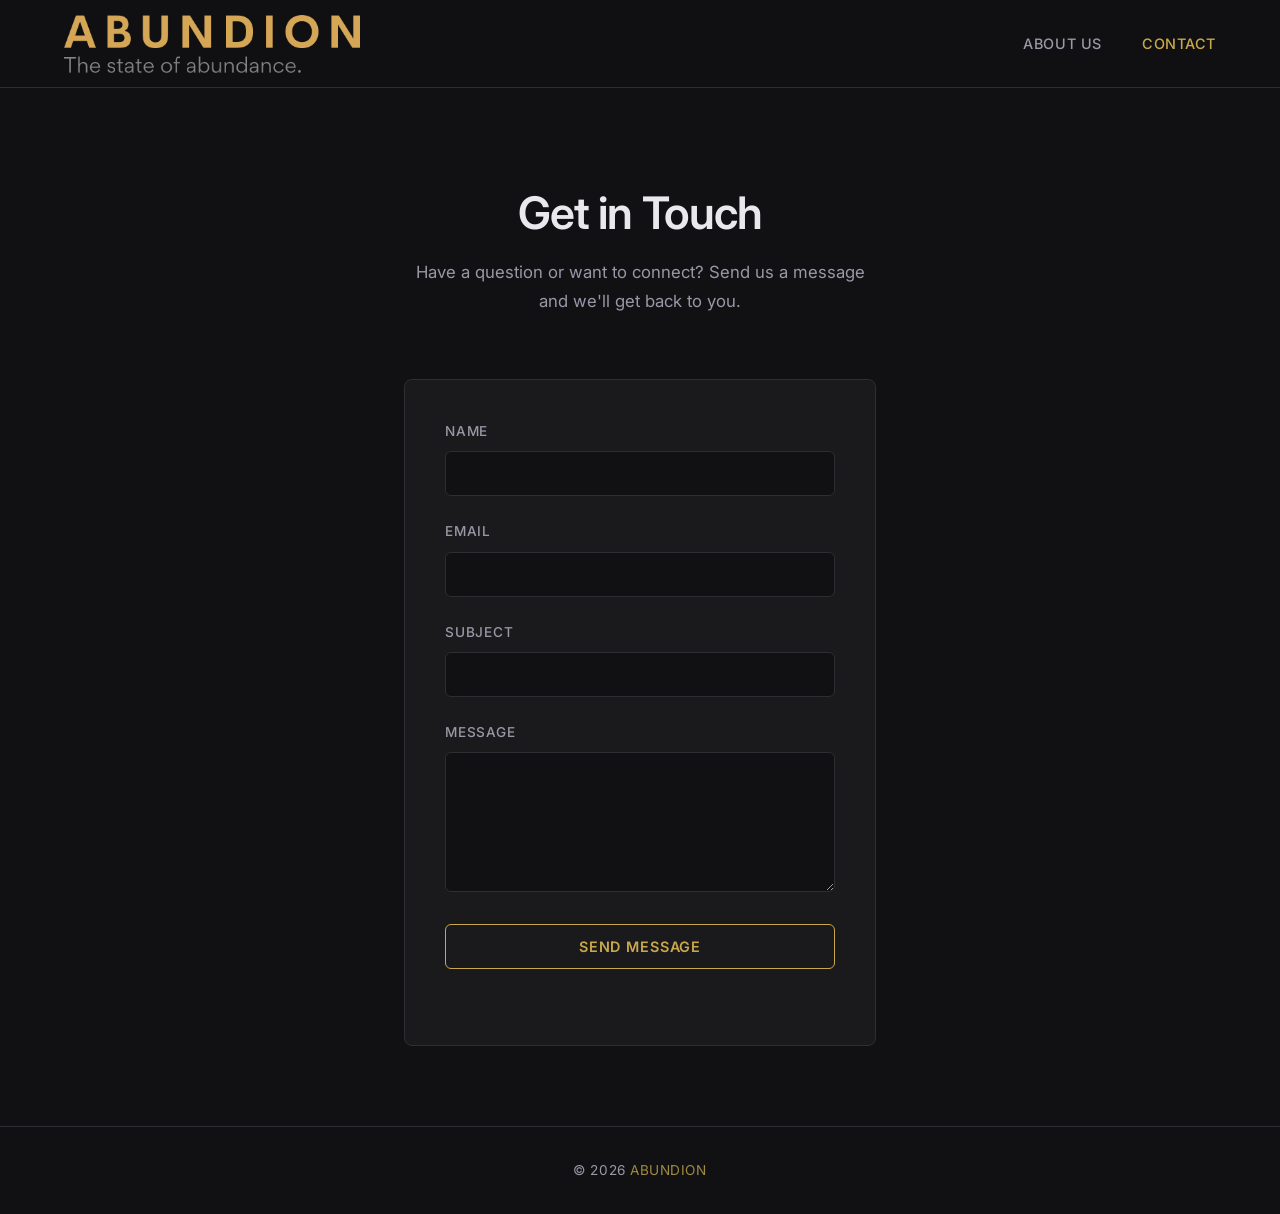
==== contact.html @ a4a2eec7 "Initial site" ====
<!DOCTYPE html>
<html lang="en">
<head>
    <meta charset="UTF-8">
    <meta name="viewport" content="width=device-width, initial-scale=1.0">
    <title>Contact &mdash; ABUNDION</title>
    <link rel="preconnect" href="https://fonts.googleapis.com">
    <link rel="preconnect" href="https://fonts.gstatic.com" crossorigin>
    <link href="https://fonts.googleapis.com/css2?family=Inter:wght@300;400;500;600;700&display=swap" rel="stylesheet">
    <link rel="stylesheet" href="css/style.css">
</head>
<body>

    <!-- Navigation -->
    <nav>
        <a href="index.html" class="nav-logo">
            <img src="Artwork/Logo_dark.png" alt="ABUNDION">
        </a>
        <button class="nav-hamburger" aria-label="Toggle menu">
            <span></span>
            <span></span>
            <span></span>
        </button>
        <ul class="nav-links">
            <li><a href="index.html">About Us</a></li>
            <li><a href="contact.html" class="active">Contact</a></li>
        </ul>
    </nav>

    <main>
        <div class="contact-header">
            <h1>Get in Touch</h1>
            <p>Have a question or want to connect? Send us a message and we'll get back to you.</p>
        </div>

        <div class="contact-form-wrapper">
            <!-- Replace FORM_ID with your Formspree form ID -->
            <form id="contact-form" class="contact-form" action="https://formspree.io/f/FORM_ID" method="POST">
                <div class="form-group">
                    <label for="name">Name</label>
                    <input type="text" id="name" name="name" required>
                </div>
                <div class="form-group">
                    <label for="email">Email</label>
                    <input type="email" id="email" name="email" required>
                </div>
                <div class="form-group">
                    <label for="subject">Subject</label>
                    <input type="text" id="subject" name="subject" required>
                </div>
                <div class="form-group">
                    <label for="message">Message</label>
                    <textarea id="message" name="message" required></textarea>
                </div>
                <button type="submit" class="form-submit">Send Message</button>
                <div id="form-status" class="form-status"></div>
            </form>
        </div>
    </main>

    <!-- Footer -->
    <footer>
        <p>&copy; 2026 <span>ABUNDION</span></p>
    </footer>

    <script src="js/main.js"></script>
</body>
</html>
---- css/style.css ----
/* ============================================
   ABUNDION — Website Styles
   ============================================ */

/* --- Reset & Base --- */
*, *::before, *::after {
    margin: 0;
    padding: 0;
    box-sizing: border-box;
}

:root {
    --bg-primary: #111113;
    --bg-secondary: #1a1a1c;
    --bg-card: #222224;
    --border: #2e2e32;
    --text-primary: #e8e8ed;
    --text-secondary: #9898a8;
    --gold: #c9a84c;
    --gold-light: #d9bc6a;
    --gold-dim: #a08a40;
    --nav-height: 88px;
}

html {
    scroll-behavior: smooth;
}

body {
    font-family: 'Inter', -apple-system, BlinkMacSystemFont, sans-serif;
    background-color: var(--bg-primary);
    color: var(--text-primary);
    line-height: 1.7;
    font-size: 16px;
    -webkit-font-smoothing: antialiased;
}

img {
    max-width: 100%;
    height: auto;
    display: block;
}

a {
    color: var(--gold);
    text-decoration: none;
    transition: color 0.2s ease;
}

a:hover {
    color: var(--gold-light);
}

/* --- Typography --- */
h1, h2, h3 {
    font-weight: 600;
    line-height: 1.3;
}

h1 {
    font-size: 2.8rem;
    letter-spacing: -0.02em;
}

h2 {
    font-size: 2rem;
    letter-spacing: -0.01em;
}

h3 {
    font-size: 1.15rem;
    text-transform: uppercase;
    letter-spacing: 0.08em;
    color: var(--gold);
}

/* --- Navigation --- */
nav {
    position: fixed;
    top: 0;
    left: 0;
    right: 0;
    height: var(--nav-height);
    background: rgba(17, 17, 19, 0.92);
    backdrop-filter: blur(12px);
    -webkit-backdrop-filter: blur(12px);
    border-bottom: 1px solid var(--border);
    z-index: 1000;
    display: flex;
    align-items: center;
    justify-content: space-between;
    padding: 0 clamp(1.5rem, 5vw, 4rem);
}

.nav-logo {
    display: flex;
    align-items: center;
}

.nav-logo img {
    height: 58px;
    width: auto;
}

.nav-links {
    display: flex;
    align-items: center;
    gap: 2.5rem;
    list-style: none;
}

.nav-links a {
    color: var(--text-secondary);
    font-size: 0.9rem;
    font-weight: 500;
    letter-spacing: 0.04em;
    text-transform: uppercase;
    transition: color 0.2s ease;
}

.nav-links a:hover,
.nav-links a.active {
    color: var(--gold);
}

.nav-hamburger {
    display: none;
    flex-direction: column;
    gap: 5px;
    cursor: pointer;
    padding: 4px;
    background: none;
    border: none;
}

.nav-hamburger span {
    display: block;
    width: 24px;
    height: 2px;
    background: var(--text-primary);
    border-radius: 2px;
    transition: transform 0.3s ease, opacity 0.3s ease;
}

.nav-hamburger.open span:nth-child(1) {
    transform: translateY(7px) rotate(45deg);
}

.nav-hamburger.open span:nth-child(2) {
    opacity: 0;
}

.nav-hamburger.open span:nth-child(3) {
    transform: translateY(-7px) rotate(-45deg);
}

/* --- Hero Section --- */
.hero {
    position: relative;
    width: 100%;
    height: 70vh;
    min-height: 400px;
    max-height: 600px;
    margin-top: var(--nav-height);
    overflow: hidden;
    display: flex;
    align-items: center;
    justify-content: center;
}

.hero-bg {
    position: absolute;
    inset: 0;
    width: 100%;
    height: 100%;
    object-fit: cover;
}

.hero-overlay {
    position: absolute;
    inset: 0;
    background: linear-gradient(
        to bottom,
        rgba(17, 17, 19, 0.3) 0%,
        rgba(17, 17, 19, 0.5) 60%,
        rgba(17, 17, 19, 1) 100%
    );
}

.hero-content {
    position: relative;
    z-index: 1;
    text-align: center;
    padding: 0 2rem;
}

.hero-content h1 {
    font-size: clamp(2.2rem, 5vw, 3.5rem);
    margin-bottom: 0.5rem;
}

.hero-content p {
    font-size: 1.2rem;
    color: var(--text-secondary);
    font-weight: 300;
    letter-spacing: 0.06em;
}

/* --- Content Sections --- */
.section {
    padding: 5rem clamp(1.5rem, 5vw, 4rem);
    max-width: 1100px;
    margin: 0 auto;
}

/* --- Founded Section --- */
.founded {
    display: grid;
    grid-template-columns: 1fr 1fr;
    gap: 4rem;
    align-items: center;
}

.founded-image {
    border-radius: 8px;
    overflow: hidden;
}

.founded-image img {
    width: 100%;
    height: 100%;
    object-fit: cover;
    border-radius: 8px;
}

.founded-text h2 {
    margin-bottom: 1.5rem;
    color: var(--gold);
}

.founded-text p {
    color: var(--text-secondary);
    font-size: 1.05rem;
    line-height: 1.85;
}

/* --- Image Divider --- */
.image-divider {
    width: 100%;
    max-width: 1100px;
    margin: 2rem auto;
    padding: 0 clamp(1.5rem, 5vw, 4rem);
}

.image-divider img {
    width: 100%;
    border-radius: 8px;
    max-height: 360px;
    object-fit: cover;
}

/* --- Core Values Section --- */
.values-grid {
    display: grid;
    grid-template-columns: 1fr 1fr;
    gap: 2.5rem;
    margin-top: 3rem;
}

.value-card {
    background: var(--bg-secondary);
    border: 1px solid var(--border);
    border-radius: 8px;
    padding: 2rem;
    transition: border-color 0.3s ease, transform 0.3s ease;
}

.value-card:hover {
    border-color: var(--gold-dim);
    transform: translateY(-2px);
}

.value-card h3 {
    margin-bottom: 0.75rem;
    font-size: 0.95rem;
}

.value-card p {
    color: var(--text-secondary);
    font-size: 0.95rem;
    line-height: 1.75;
}

/* --- Contact Page --- */
.contact-header {
    margin-top: var(--nav-height);
    padding: 4rem clamp(1.5rem, 5vw, 4rem) 2rem;
    text-align: center;
    max-width: 600px;
    margin-left: auto;
    margin-right: auto;
}

.contact-header h1 {
    font-size: clamp(2rem, 4vw, 2.8rem);
    margin-bottom: 1rem;
    padding-top: 2rem;
}

.contact-header p {
    color: var(--text-secondary);
    font-size: 1.05rem;
}

.contact-form-wrapper {
    max-width: 600px;
    margin: 0 auto;
    padding: 2rem clamp(1.5rem, 5vw, 4rem) 5rem;
}

.contact-form {
    background: var(--bg-secondary);
    border: 1px solid var(--border);
    border-radius: 8px;
    padding: 2.5rem;
}

.form-group {
    margin-bottom: 1.5rem;
}

.form-group label {
    display: block;
    font-size: 0.85rem;
    font-weight: 500;
    text-transform: uppercase;
    letter-spacing: 0.06em;
    color: var(--text-secondary);
    margin-bottom: 0.5rem;
}

.form-group input,
.form-group textarea {
    width: 100%;
    padding: 0.75rem 1rem;
    background: var(--bg-primary);
    border: 1px solid var(--border);
    border-radius: 6px;
    color: var(--text-primary);
    font-family: inherit;
    font-size: 0.95rem;
    transition: border-color 0.2s ease;
    outline: none;
}

.form-group input:focus,
.form-group textarea:focus {
    border-color: var(--gold);
}

.form-group textarea {
    resize: vertical;
    min-height: 140px;
}

.form-submit {
    display: inline-block;
    padding: 0.8rem 2.5rem;
    background: transparent;
    color: var(--gold);
    font-family: inherit;
    font-size: 0.9rem;
    font-weight: 600;
    text-transform: uppercase;
    letter-spacing: 0.06em;
    border: 1px solid var(--gold);
    border-radius: 6px;
    cursor: pointer;
    transition: background 0.2s ease, color 0.2s ease, transform 0.1s ease;
    width: 100%;
}

.form-submit:hover {
    background: var(--gold);
    color: var(--bg-primary);
}

.form-submit:active {
    transform: scale(0.98);
}

.form-status {
    text-align: center;
    margin-top: 1rem;
    font-size: 0.9rem;
    min-height: 1.4em;
}

.form-status.success {
    color: #6fcf97;
}

.form-status.error {
    color: #eb5757;
}

/* --- Footer --- */
footer {
    border-top: 1px solid var(--border);
    padding: 2rem clamp(1.5rem, 5vw, 4rem);
    text-align: center;
    color: var(--text-secondary);
    font-size: 0.85rem;
    letter-spacing: 0.04em;
}

footer span {
    color: var(--gold-dim);
}

/* --- Fade-in Animation --- */
.fade-in {
    opacity: 0;
    transform: translateY(24px);
    transition: opacity 0.7s ease, transform 0.7s ease;
}

.fade-in.visible {
    opacity: 1;
    transform: translateY(0);
}

/* --- Responsive --- */
@media (max-width: 768px) {
    .nav-links {
        position: fixed;
        top: var(--nav-height);
        left: 0;
        right: 0;
        background: rgba(17, 17, 19, 0.97);
        backdrop-filter: blur(12px);
        -webkit-backdrop-filter: blur(12px);
        flex-direction: column;
        padding: 2rem 0;
        gap: 1.5rem;
        border-bottom: 1px solid var(--border);
        transform: translateY(-100%);
        opacity: 0;
        pointer-events: none;
        transition: transform 0.3s ease, opacity 0.3s ease;
    }

    .nav-links.open {
        transform: translateY(0);
        opacity: 1;
        pointer-events: all;
    }

    .nav-hamburger {
        display: flex;
    }

    .hero {
        height: 50vh;
        min-height: 300px;
    }

    h1 {
        font-size: 2rem;
    }

    .founded {
        grid-template-columns: 1fr;
        gap: 2rem;
    }

    .values-grid {
        grid-template-columns: 1fr;
    }

    .contact-form {
        padding: 1.5rem;
    }
}
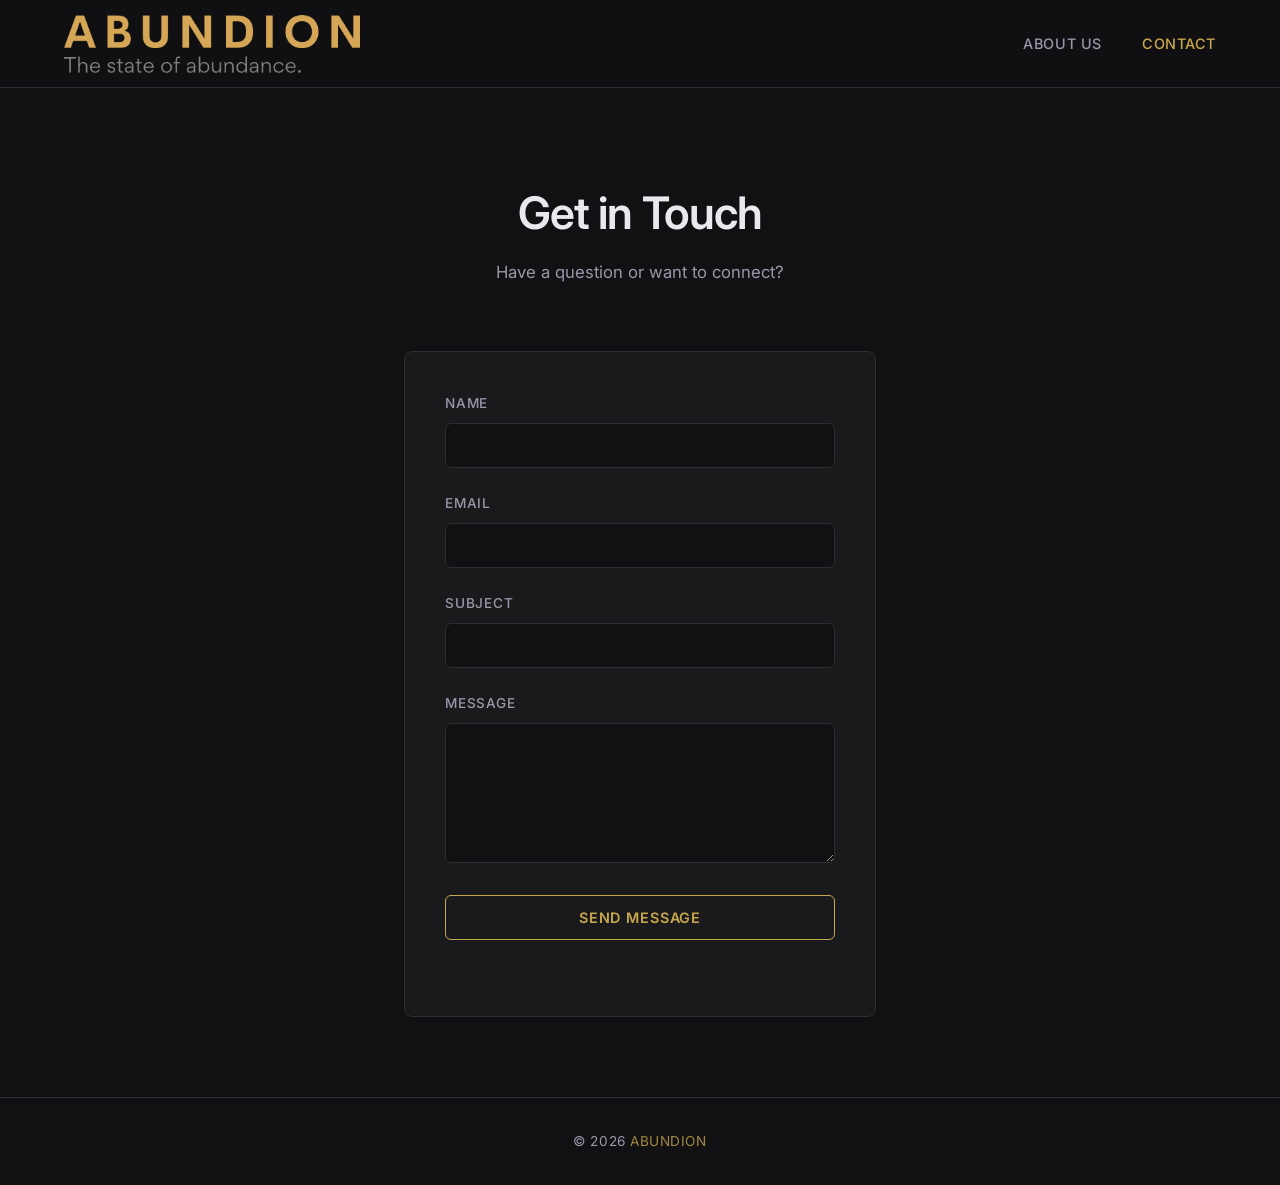
==== commit 220af152: "Hook up Formspree and trim contact subtitle" ====
--- a/contact.html
+++ b/contact.html
@@ -30,12 +30,12 @@
     <main>
         <div class="contact-header">
             <h1>Get in Touch</h1>
-            <p>Have a question or want to connect? Send us a message and we'll get back to you.</p>
+            <p>Have a question or want to connect?</p>
         </div>
 
         <div class="contact-form-wrapper">
             <!-- Replace FORM_ID with your Formspree form ID -->
-            <form id="contact-form" class="contact-form" action="https://formspree.io/f/FORM_ID" method="POST">
+            <form id="contact-form" class="contact-form" action="https://formspree.io/f/xkoqrzvw" method="POST">
                 <div class="form-group">
                     <label for="name">Name</label>
                     <input type="text" id="name" name="name" required>
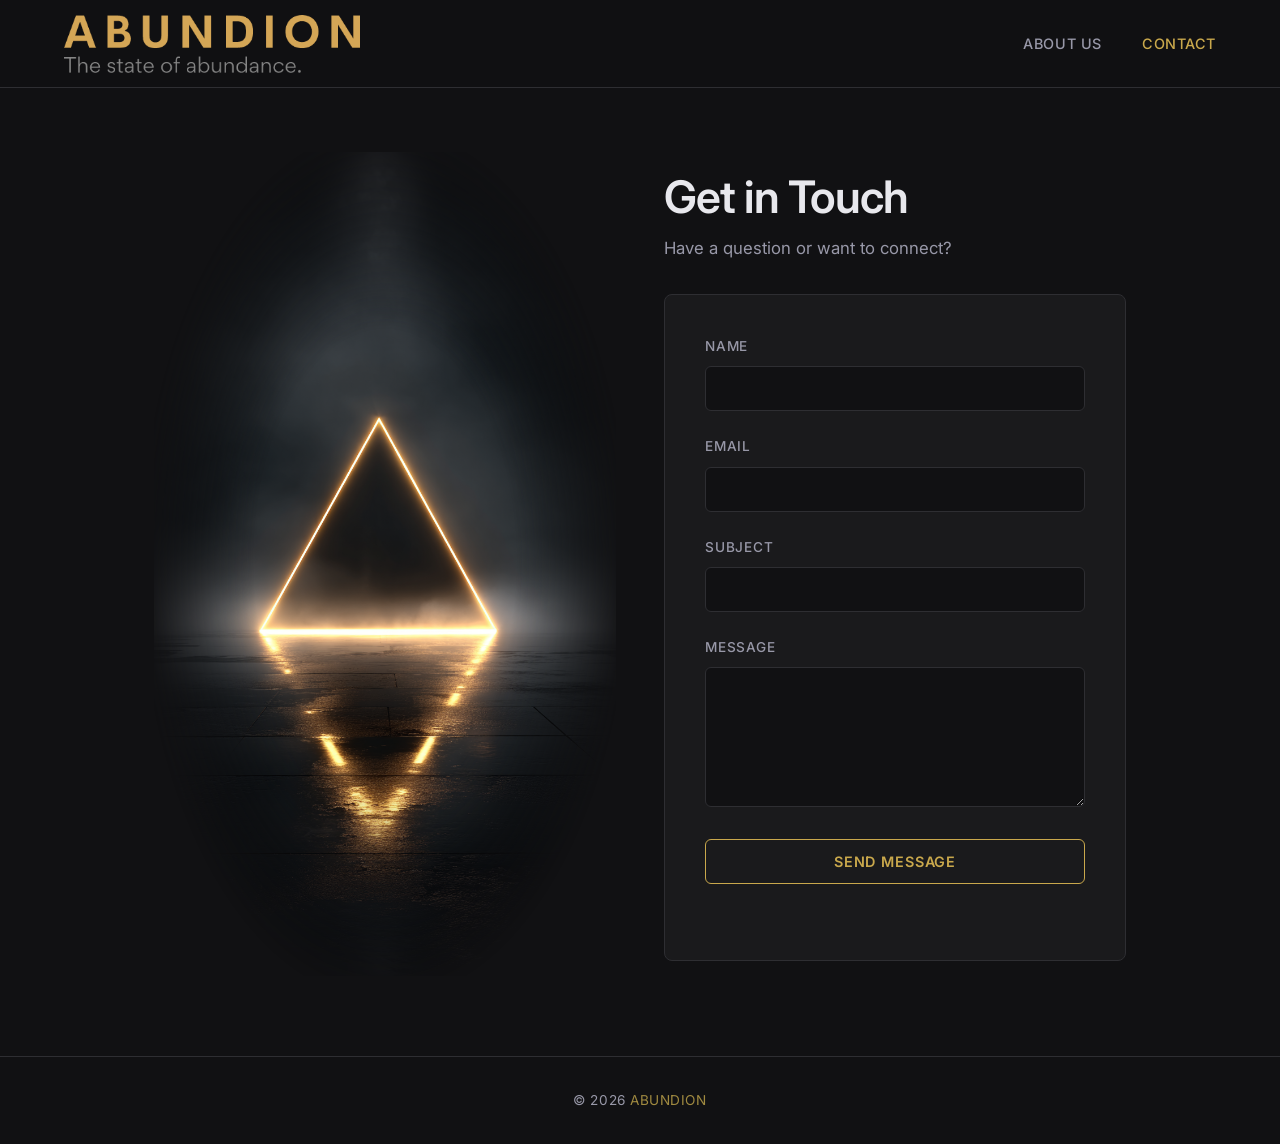
==== commit 8e16e17c: "Add blended triangle image to contact page" ====
--- a/contact.html
+++ b/contact.html
@@ -28,34 +28,37 @@
     </nav>
 
     <main>
-        <div class="contact-header">
-            <h1>Get in Touch</h1>
-            <p>Have a question or want to connect?</p>
-        </div>
-
-        <div class="contact-form-wrapper">
-            <!-- Replace FORM_ID with your Formspree form ID -->
-            <form id="contact-form" class="contact-form" action="https://formspree.io/f/xkoqrzvw" method="POST">
-                <div class="form-group">
-                    <label for="name">Name</label>
-                    <input type="text" id="name" name="name" required>
+        <section class="contact-layout">
+            <div class="contact-image">
+                <img src="Artwork/contact.png" alt="">
+            </div>
+            <div class="contact-content">
+                <div class="contact-header">
+                    <h1>Get in Touch</h1>
+                    <p>Have a question or want to connect?</p>
                 </div>
-                <div class="form-group">
-                    <label for="email">Email</label>
-                    <input type="email" id="email" name="email" required>
-                </div>
-                <div class="form-group">
-                    <label for="subject">Subject</label>
-                    <input type="text" id="subject" name="subject" required>
-                </div>
-                <div class="form-group">
-                    <label for="message">Message</label>
-                    <textarea id="message" name="message" required></textarea>
-                </div>
-                <button type="submit" class="form-submit">Send Message</button>
-                <div id="form-status" class="form-status"></div>
-            </form>
-        </div>
+                <form id="contact-form" class="contact-form" action="https://formspree.io/f/xkoqrzvw" method="POST">
+                    <div class="form-group">
+                        <label for="name">Name</label>
+                        <input type="text" id="name" name="name" required>
+                    </div>
+                    <div class="form-group">
+                        <label for="email">Email</label>
+                        <input type="email" id="email" name="email" required>
+                    </div>
+                    <div class="form-group">
+                        <label for="subject">Subject</label>
+                        <input type="text" id="subject" name="subject" required>
+                    </div>
+                    <div class="form-group">
+                        <label for="message">Message</label>
+                        <textarea id="message" name="message" required></textarea>
+                    </div>
+                    <button type="submit" class="form-submit">Send Message</button>
+                    <div id="form-status" class="form-status"></div>
+                </form>
+            </div>
+        </section>
     </main>
 
     <!-- Footer -->
--- a/css/style.css
+++ b/css/style.css
@@ -259,7 +259,73 @@
     object-fit: cover;
 }
 
-/* --- Core Values Section --- */
+/* --- Core Values Banner --- */
+.values-banner {
+    position: relative;
+    max-width: 1100px;
+    margin: 2rem auto 0;
+    padding: 0 clamp(1.5rem, 5vw, 4rem);
+    height: 180px;
+    overflow: hidden;
+    display: flex;
+    align-items: center;
+    justify-content: center;
+    border-radius: 8px;
+}
+
+.values-banner-bg {
+    position: absolute;
+    inset: 0;
+    width: 100%;
+    height: 100%;
+    object-fit: cover;
+    border-radius: 8px;
+}
+
+.values-banner-overlay {
+    position: absolute;
+    inset: 0;
+    background: radial-gradient(
+        ellipse at center,
+        rgba(17, 17, 19, 0.25) 0%,
+        rgba(17, 17, 19, 0.55) 55%,
+        rgba(17, 17, 19, 0.95) 100%
+    );
+}
+
+.values-banner-title {
+    position: relative;
+    z-index: 1;
+    font-size: 2rem;
+    letter-spacing: 0.06em;
+    color: var(--text-primary);
+    margin-top: 2.5rem;
+}
+
+/* --- Values List (no boxes) --- */
+.section-values {
+    padding-top: 2rem;
+}
+
+.values-list {
+    display: grid;
+    grid-template-columns: 1fr 1fr;
+    gap: 3rem;
+    margin-top: 1.5rem;
+}
+
+.value-item h3 {
+    margin-bottom: 0.75rem;
+    font-size: 0.95rem;
+}
+
+.value-item p {
+    color: var(--text-secondary);
+    font-size: 0.95rem;
+    line-height: 1.75;
+}
+
+/* --- Core Values Section (boxed) --- */
 .values-grid {
     display: grid;
     grid-template-columns: 1fr 1fr;
@@ -292,30 +358,46 @@
 }
 
 /* --- Contact Page --- */
-.contact-header {
+.contact-layout {
     margin-top: var(--nav-height);
-    padding: 4rem clamp(1.5rem, 5vw, 4rem) 2rem;
-    text-align: center;
-    max-width: 600px;
+    display: grid;
+    grid-template-columns: 1fr 1fr;
+    max-width: 1100px;
     margin-left: auto;
     margin-right: auto;
+    padding: 4rem clamp(1.5rem, 5vw, 4rem) 5rem;
+    gap: 3rem;
+    align-items: center;
+    min-height: calc(100vh - var(--nav-height) - 80px);
+}
+
+.contact-image {
+    position: relative;
+}
+
+.contact-image img {
+    width: 100%;
+    border-radius: 8px;
+    mask-image: radial-gradient(ellipse at center, rgba(0,0,0,1) 40%, rgba(0,0,0,0) 75%);
+    -webkit-mask-image: radial-gradient(ellipse at center, rgba(0,0,0,1) 40%, rgba(0,0,0,0) 75%);
+}
+
+.contact-content {
+    max-width: 500px;
+}
+
+.contact-header {
+    margin-bottom: 2rem;
 }
 
 .contact-header h1 {
     font-size: clamp(2rem, 4vw, 2.8rem);
-    margin-bottom: 1rem;
-    padding-top: 2rem;
+    margin-bottom: 0.5rem;
 }
 
 .contact-header p {
     color: var(--text-secondary);
     font-size: 1.05rem;
-}
-
-.contact-form-wrapper {
-    max-width: 600px;
-    margin: 0 auto;
-    padding: 2rem clamp(1.5rem, 5vw, 4rem) 5rem;
 }
 
 .contact-form {
@@ -478,6 +560,15 @@
         grid-template-columns: 1fr;
     }
 
+    .contact-layout {
+        grid-template-columns: 1fr;
+    }
+
+    .contact-image {
+        max-width: 300px;
+        margin: 0 auto;
+    }
+
     .contact-form {
         padding: 1.5rem;
     }
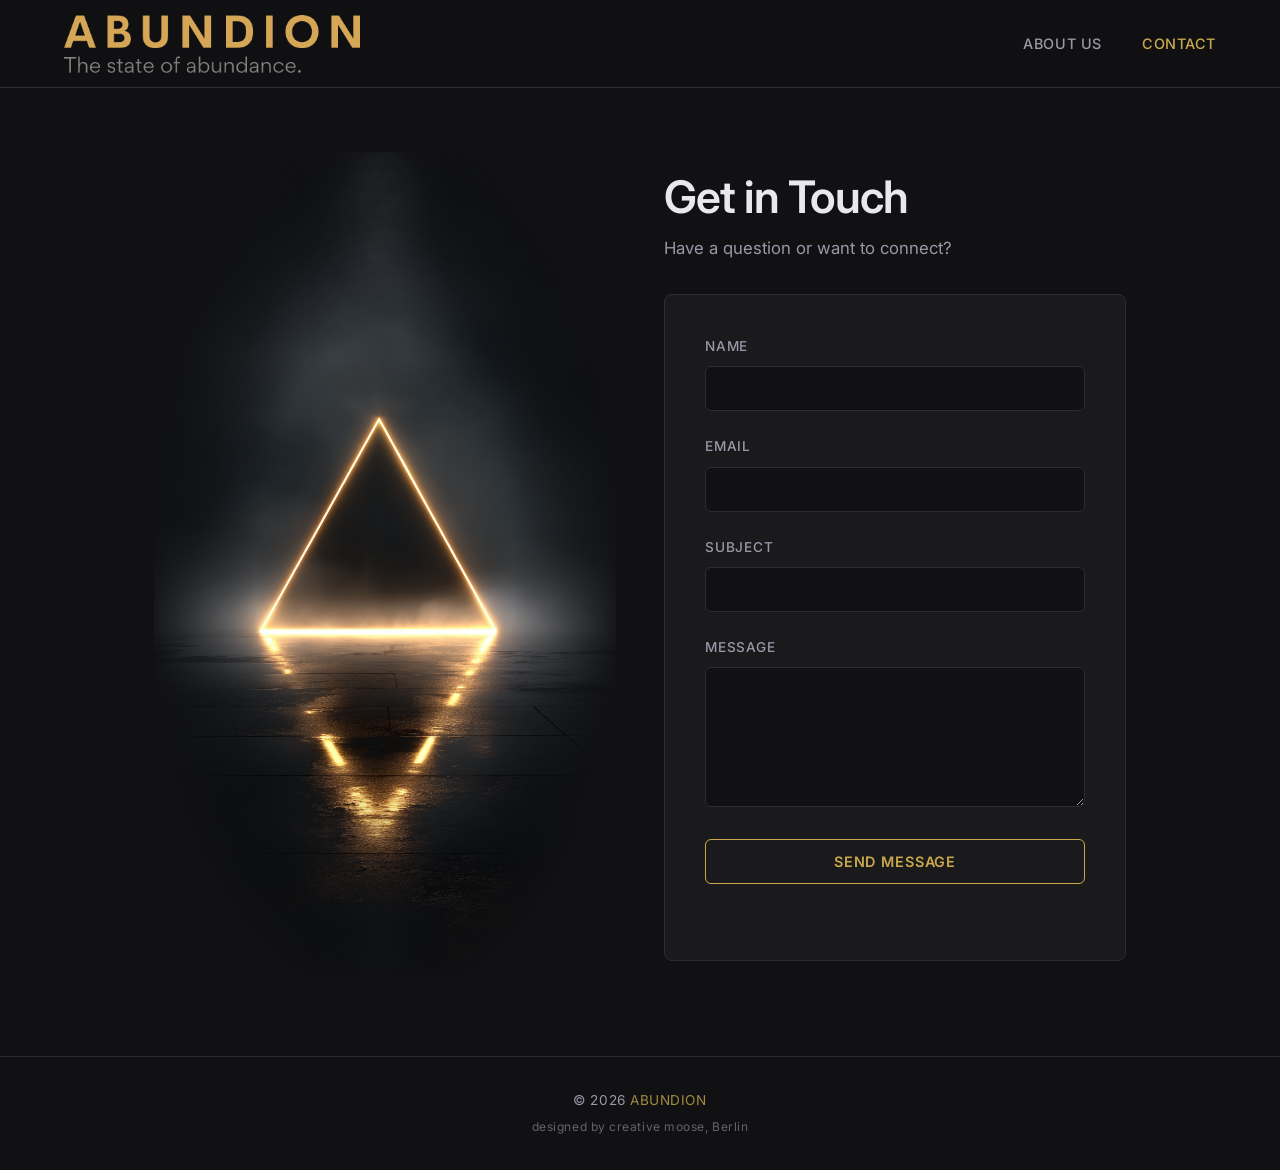
==== commit 4149fa9a: "Add designer credit to footer" ====
--- a/contact.html
+++ b/contact.html
@@ -7,6 +7,9 @@
     <link rel="preconnect" href="https://fonts.googleapis.com">
     <link rel="preconnect" href="https://fonts.gstatic.com" crossorigin>
     <link href="https://fonts.googleapis.com/css2?family=Inter:wght@300;400;500;600;700&display=swap" rel="stylesheet">
+    <link rel="icon" type="image/x-icon" href="favicon.ico">
+    <link rel="icon" type="image/png" sizes="32x32" href="favicon-32x32.png">
+    <link rel="apple-touch-icon" sizes="180x180" href="apple-touch-icon.png">
     <link rel="stylesheet" href="css/style.css">
 </head>
 <body>
@@ -64,6 +67,7 @@
     <!-- Footer -->
     <footer>
         <p>&copy; 2026 <span>ABUNDION</span></p>
+        <p class="footer-credit">designed by creative moose, Berlin</p>
     </footer>
 
     <script src="js/main.js"></script>
--- a/css/style.css
+++ b/css/style.css
@@ -498,6 +498,13 @@
 
 footer span {
     color: var(--gold-dim);
+}
+
+.footer-credit {
+    margin-top: 0.3rem;
+    font-size: 0.75rem;
+    color: var(--text-secondary);
+    opacity: 0.6;
 }
 
 /* --- Fade-in Animation --- */
